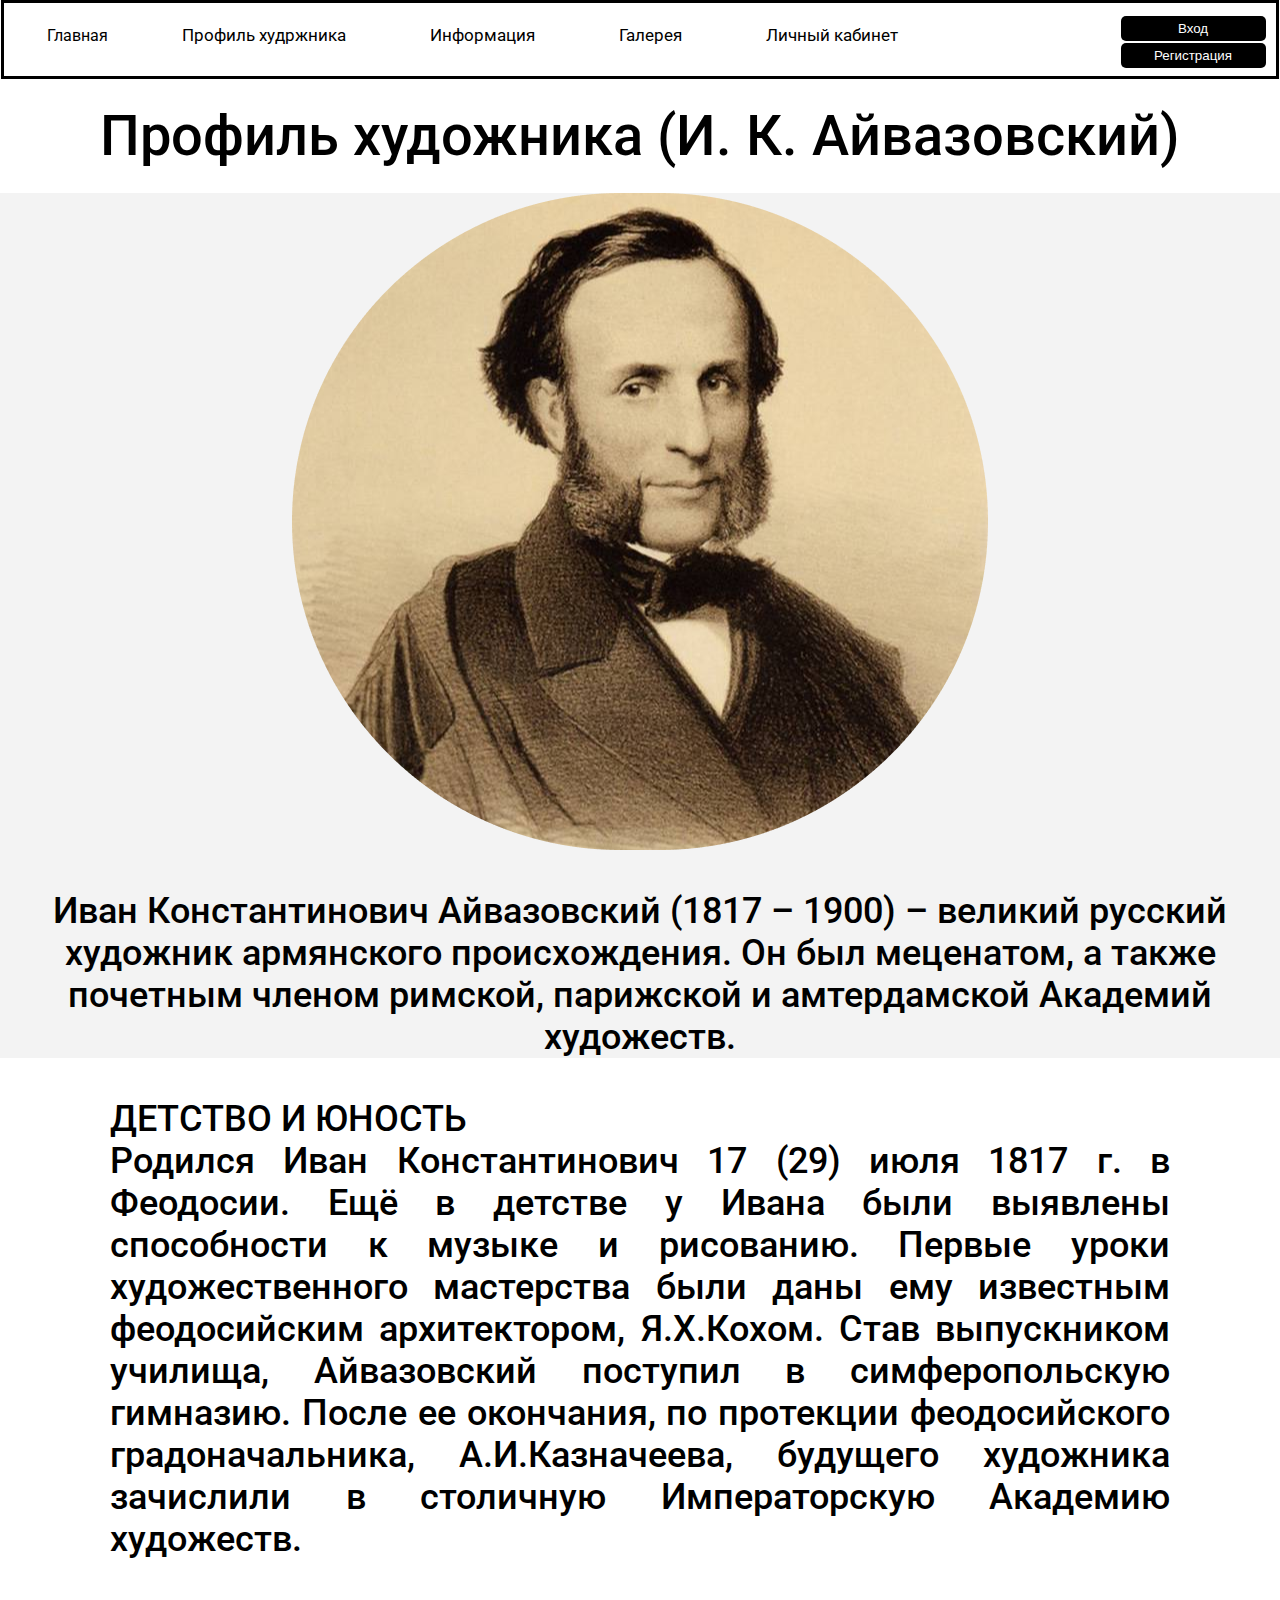
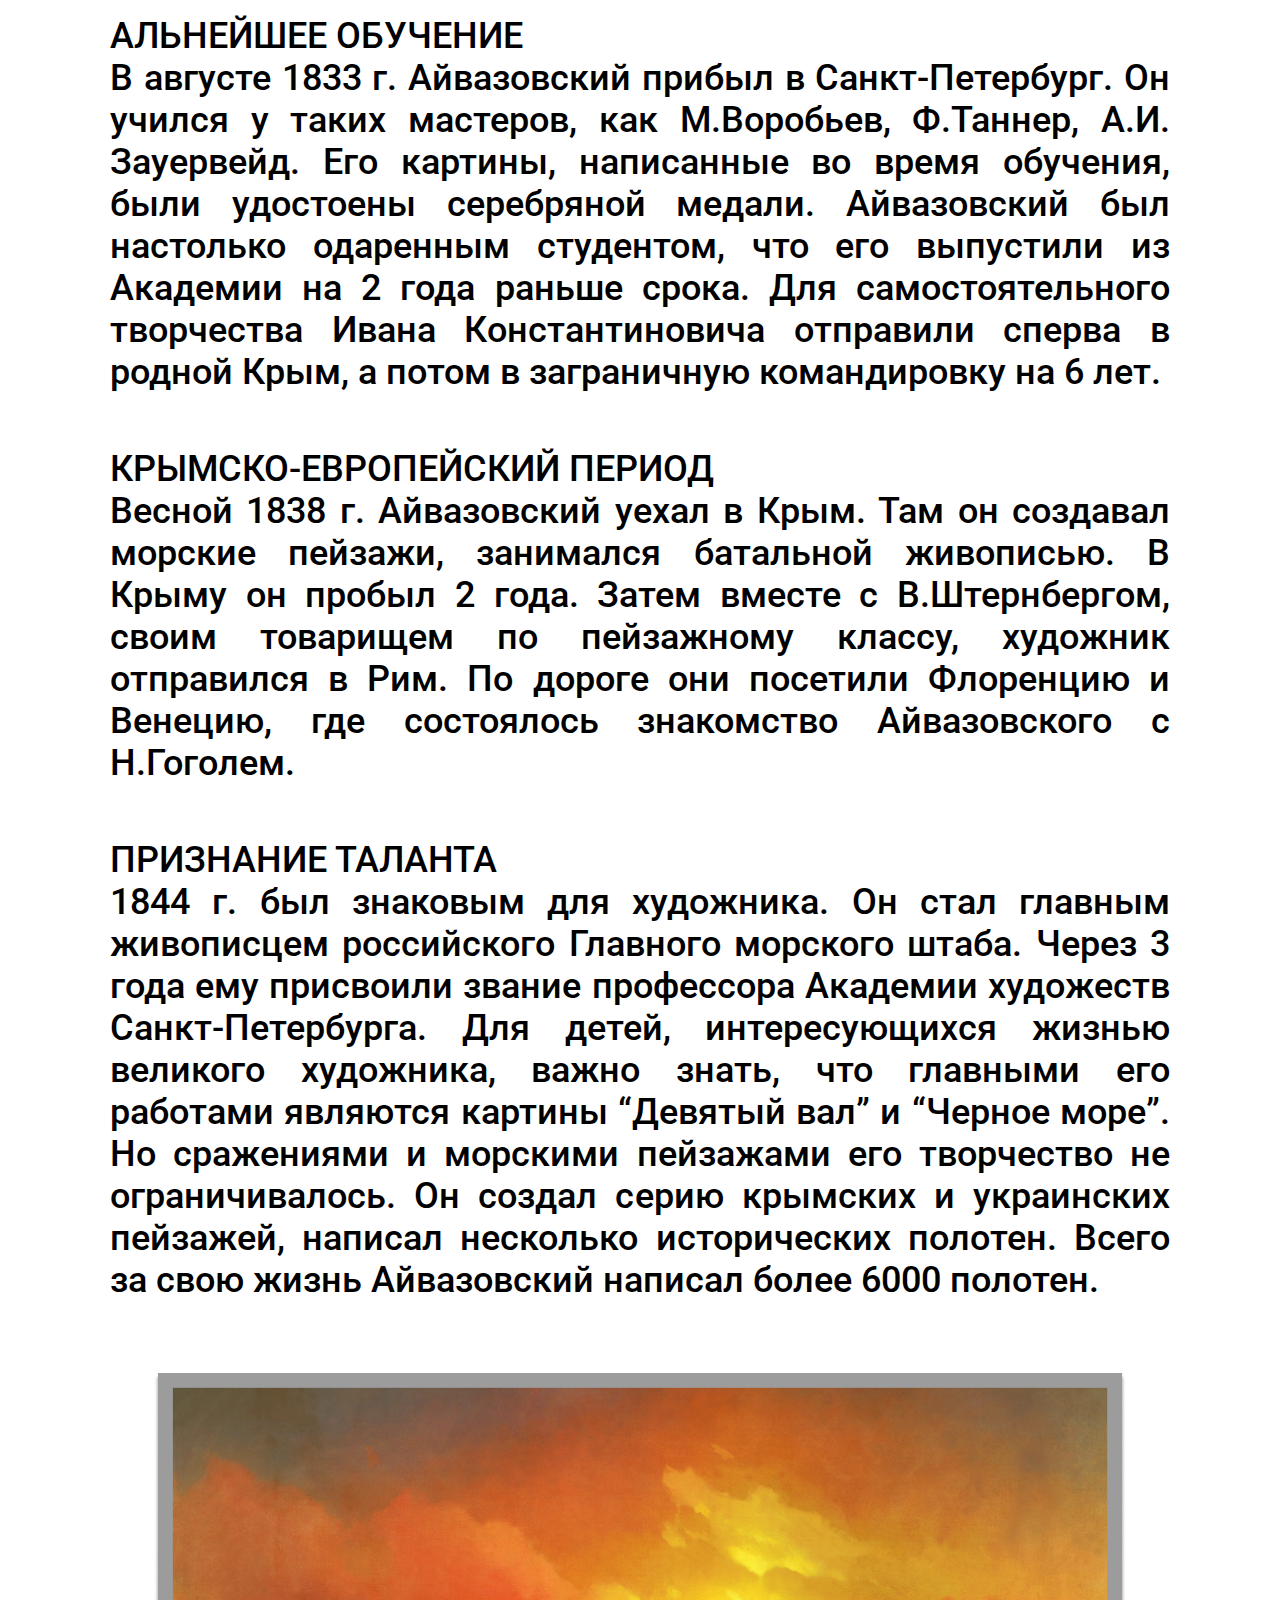
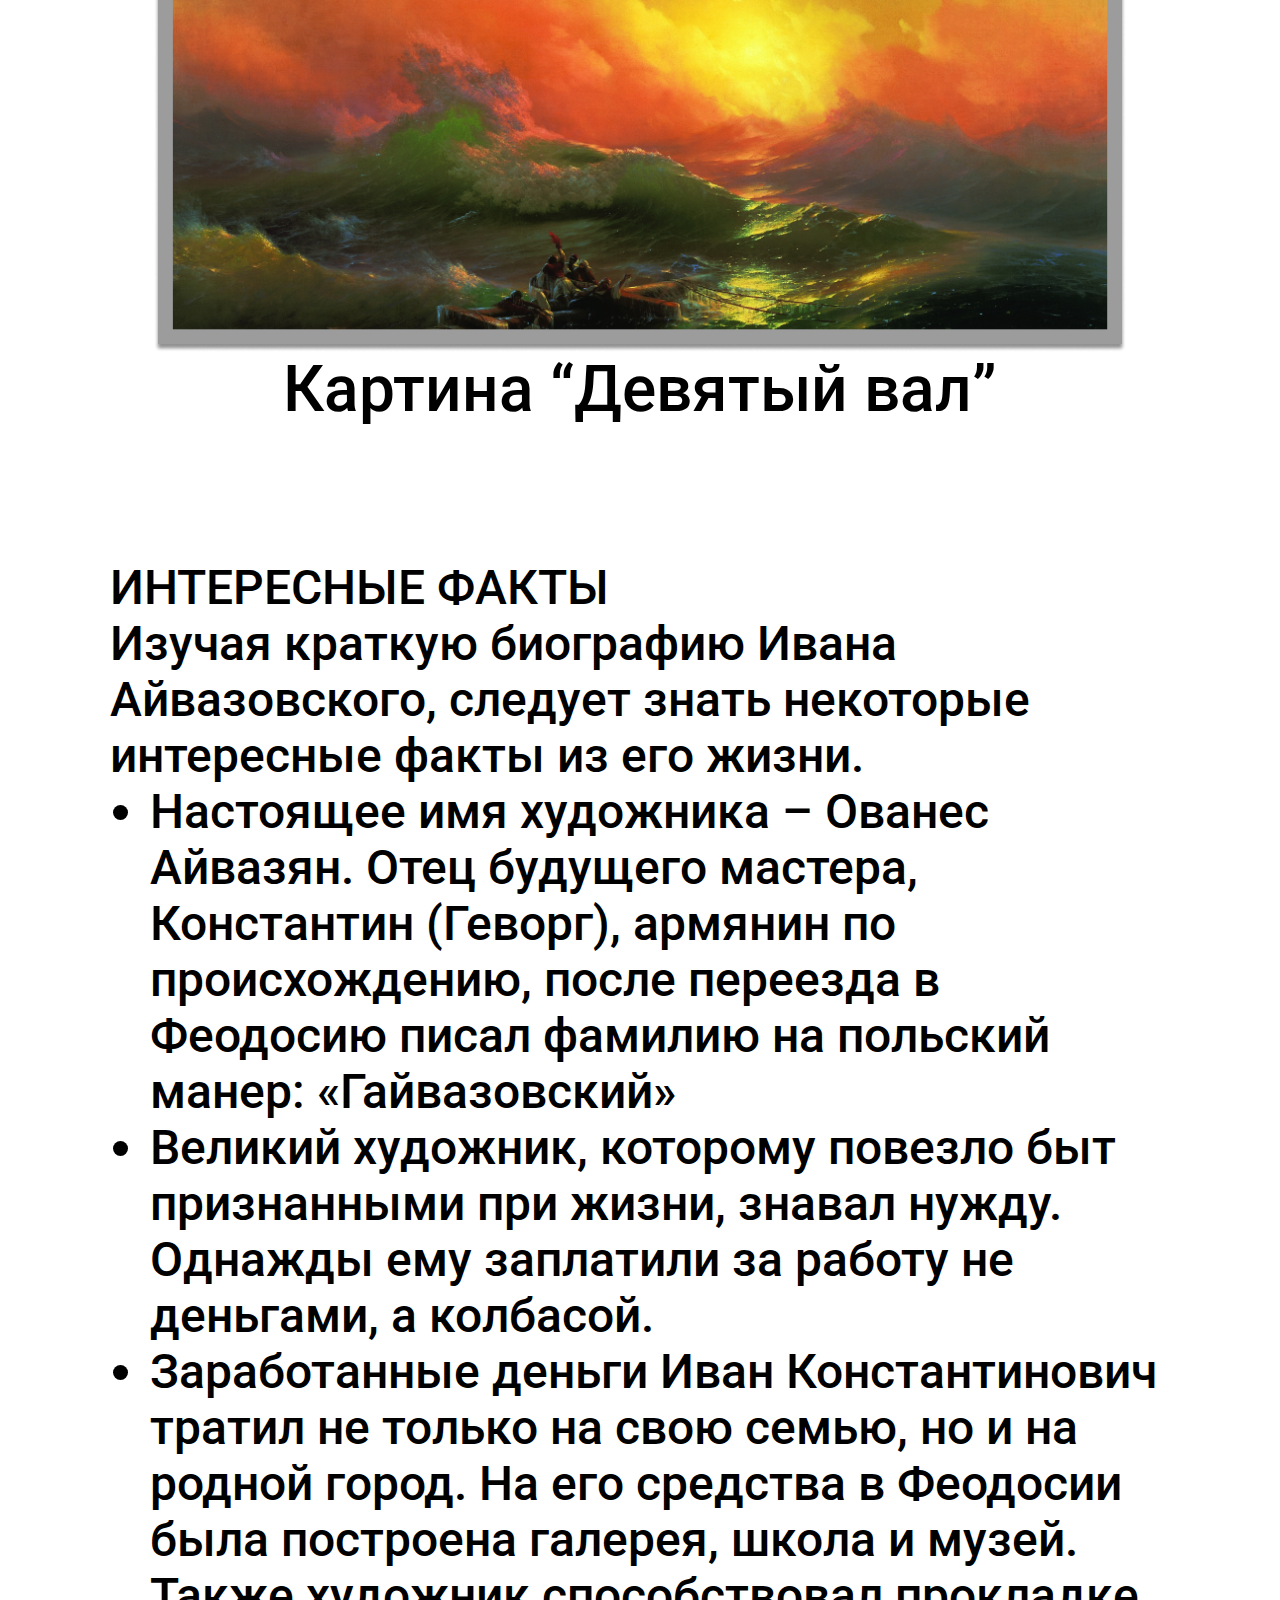
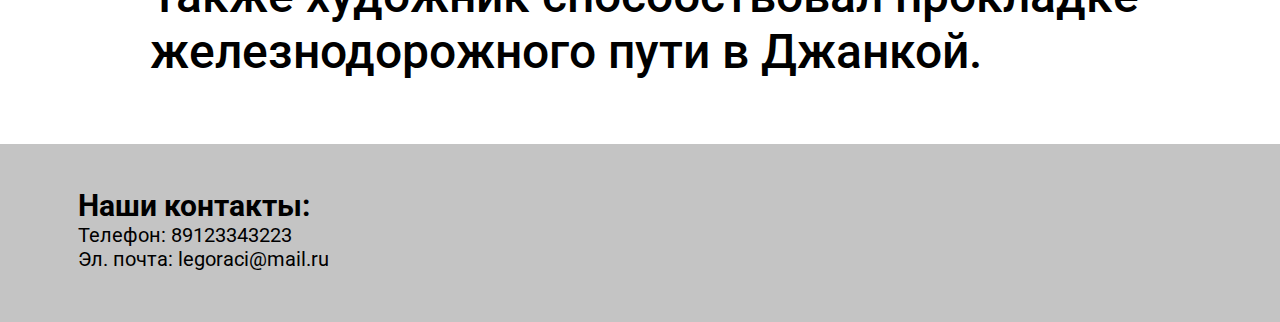
==== Page2.html @ 9181ab19 "Add files via upload" ====
<!DOCTYPE html>
<html>
<head>
	 <meta charset="UTF-8">
    <meta name="viewport" content="width=device-width, initial-scale=1.0">
    <title>MySite</title>
    <link rel="stylesheet" href="css/style2.css">
    <link href="https://fonts.googleapis.com/css2?family=Roboto:wght@500&display=swap" rel="stylesheet">
	<link href="https://fonts.googleapis.com/css2?family=Roboto:wght@500&family=Saira&display=swap" rel="stylesheet">
</head>
<body>
	<header>
		<ul class="list">
                        <li class="item">
                            Главная
                        <li class="item">
                            <a href="Page2.html" class="item-link">Профиль худржника</a></li>
                        <li class="item">
                            <a href="Page3.html" class="item-link">Информация</a></li>
                        <li class="item">
                            <a href="Page4.html" class="item-link">Галерея</a></li>
                        <li class="item">
                            <a href="Page5.html" class="item-link">Личный кабинет</a></li>
        </ul>
        <section class="buttons">
        <button class="but">Вход</button>
        <button class="but2">Регистрация</button>
        </section>
    </header>
    <article class="profile">
    	<h2>Профиль художника (И. К. Айвазовский)</h2>
    	<div class="prifleimg">
    	<img src="img\Page2\1.png">
    	Иван Константинович Айвазовский (1817 – 1900) – великий русский художник армянского происхождения. Он был меценатом, а также почетным членом римской, парижской и амтердамской Академий художеств.
    	</div>
    </article>
    <article class="biogrp"> 
    	<section class="biograph">
		ДЕТСТВО И ЮНОСТЬ <br>
		Родился Иван Константинович 17 (29) июля 1817 г. в Феодосии. Ещё в детстве у Ивана были выявлены способности к музыке и рисованию. Первые уроки художественного мастерства были даны ему известным феодосийским архитектором, Я.Х.Кохом.
		Став выпускником училища, Айвазовский поступил в симферопольскую гимназию. После ее окончания, по протекции феодосийского градоначальника, А.И.Казначеева, будущего художника зачислили в столичную Императорскую Академию художеств.

		<p>АЛЬНЕЙШЕЕ ОБУЧЕНИЕ</p>
		В августе 1833 г. Айвазовский прибыл в Санкт-Петербург. Он учился у таких мастеров, как М.Воробьев, Ф.Таннер, А.И. Зауервейд. Его картины, написанные во время обучения, были удостоены серебряной медали. Айвазовский был настолько одаренным студентом, что его выпустили из Академии на 2 года раньше срока. Для самостоятельного творчества Ивана Константиновича отправили сперва в родной Крым, а потом в заграничную командировку на 6 лет.

		<p>КРЫМСКО-ЕВРОПЕЙСКИЙ ПЕРИОД</p>
		Весной 1838 г. Айвазовский уехал в Крым. Там он создавал морские пейзажи, занимался батальной живописью. В Крыму он пробыл 2 года. Затем вместе с В.Штернбергом, своим товарищем по пейзажному классу, художник отправился в Рим. По дороге они посетили Флоренцию и Венецию, где состоялось знакомство Айвазовского с Н.Гоголем.

		<p>ПРИЗНАНИЕ ТАЛАНТА</p>
		1844 г. был знаковым для художника. Он стал главным живописцем российского Главного морского штаба. Через 3 года ему присвоили звание профессора Академии художеств Санкт-Петербурга. Для детей, интересующихся жизнью великого художника, важно знать, что главными его работами являются картины “Девятый вал” и “Черное море”.
		Но сражениями и морскими пейзажами его творчество не ограничивалось. Он создал серию крымских и украинских пейзажей, написал несколько исторических полотен. Всего за свою жизнь Айвазовский написал более 6000 полотен.
		</section>
    </article>
    <article class="pic">
    	<section class="secimg">
    		<img src="img\Page2\3.png">
    	</section>
    	<h2>Картина “Девятый вал”</h2>
    </article>
    <article class="fact">
    	<p>ИНТЕРЕСНЫЕ ФАКТЫ</p>

		Изучая краткую биографию Ивана Айвазовского, следует знать некоторые интересные факты из его жизни.
		<ul>

		<li>	Настоящее имя художника – Ованес Айвазян. Отец будущего мастера, Константин (Геворг), армянин по происхождению, после переезда в Феодосию писал фамилию на польский манер: «Гайвазовский»</li>
		<li>	Великий художник, которому повезло быт признанными при жизни, знавал нужду. Однажды ему заплатили за работу не деньгами, а колбасой.</li>
		<li>	Заработанные деньги Иван Константинович тратил не только на свою семью, но и на родной город. На его средства в Феодосии была построена галерея, школа и музей. Также художник способствовал прокладке железнодорожного пути в Джанкой.</li>
		</ul>
    </article>
    <footer>
    	<section class="footerinfo">
    		<h2>Наши контакты:</h2>
			Телефон: 89123343223<p>
			Эл. почта: legoraci@mail.ru
    	</section>
    </footer>
</body>
</html>
---- css/style2.css ----
* {
	margin: 0px auto 0px auto;
}
body{
	margin: auto;
	max-width: 1440px;
}
.item{
	display: inline;
	flex-direction: row;
	align-items: flex-start;
}
.item-link{
	color:black;
	text-decoration: none;
	margin-left: 70px;
	margin-right:10px;
	font-size: 17px;
	line-height: 14px;

}
.list{
	padding-left: 43px;
	padding-top: 23px;
	margin: 0;
	font-size: 16px;
}
header{	
	display: flex;
	font-family: Roboto;
	font-style: normal;
	font-weight: normal;
	height: 73px;
	border: 3px solid #000000;
	max-width: 1434px;
	width: 99.3%;
}
.buttons{
	padding-top: 13px;
}
.but,.but2{
	border: none;
	border-radius: 5px;
	background: black !important;
	color: white;
	margin-left: 64px;
	height: 46px;
	width: 140px;
}
footer{ 
	max-width: 1440px;
	width: 100%;
	height: 178px;
	background: #C4C4C4;
}
.footerinfo{
	padding-left: 78px;
	padding-top: 44px;
	font-family: Roboto;
	font-style: normal;
	font-weight: normal;
	font-size: 20px;

}
.profile>h2{
	padding-top: 24px;
	padding-bottom: 24px;
	font-family: Roboto;
	font-style: normal;
	font-weight: 500;
	font-size: 56px;
	line-height: 66px;
	text-align: center;
}
.prifleimg>img{
	display: flex;
	padding-bottom: 40px;
	max-width: 696px;
	max-height: 657px;
	width: 100%;
}
.prifleimg{
	text-align: center;
	font-family: Roboto;
	font-style: normal;
	font-weight: 500;
	font-size: 36px;
	line-height: 42px;
	background: rgba(196, 196, 196, 0.2);
}
.biograph{
	padding-top: 40px;
	padding-bottom: 10px;
	text-align:justify; 
	max-width: 1384px;
	width: 100%;
	font-family: Roboto;
	font-style: normal;
	font-weight: 500;
	font-size: 36px;
	line-height: 42px;
}
.biograph>p{
	padding-top: 55px;
}

.pic{
	background-image: url("https://sun9-53.userapi.com/i1jUUm5dBcCnN9PlJH2pIGy9Jk7ChJt-pm8dsA/E_zJJpRBofk.jpg");
    background-position: center;
    background-repeat: no-repeat;
    background-size: cover;
	height: 772px;
}
.pic>h2{
	font-family: Roboto;
	font-style: normal;
	font-weight: 500;
	font-size: 64px;
	line-height: 75px;
	text-align: center;
}
.secimg>img{
	display: flex;
	max-height: 579px;
	max-width: 972px;
	width: 100%;
	padding-top: 62px;
}
.fact{
	padding-top: 77px;
	padding-bottom: 64px;
	max-width: 1311px;
	width: 100%;
	font-family: Roboto;
	font-style: normal;
	font-weight: 500;
	font-size: 48px;
	line-height: 56px;
}
@media(max-width: 1385px){
.but,.but2{
		height:25px;
		width: 145px;
		margin: 0px;
	}
.but2{
		margin-top: 2px;
	}
.buttons{
		width: 145px;
		margin-right: 10px;
	}
.fact{
	max-width: 1060px;
	width: 94%;
	}
.biograph{
	max-width: 1060px;
	width: 94%;
}
}
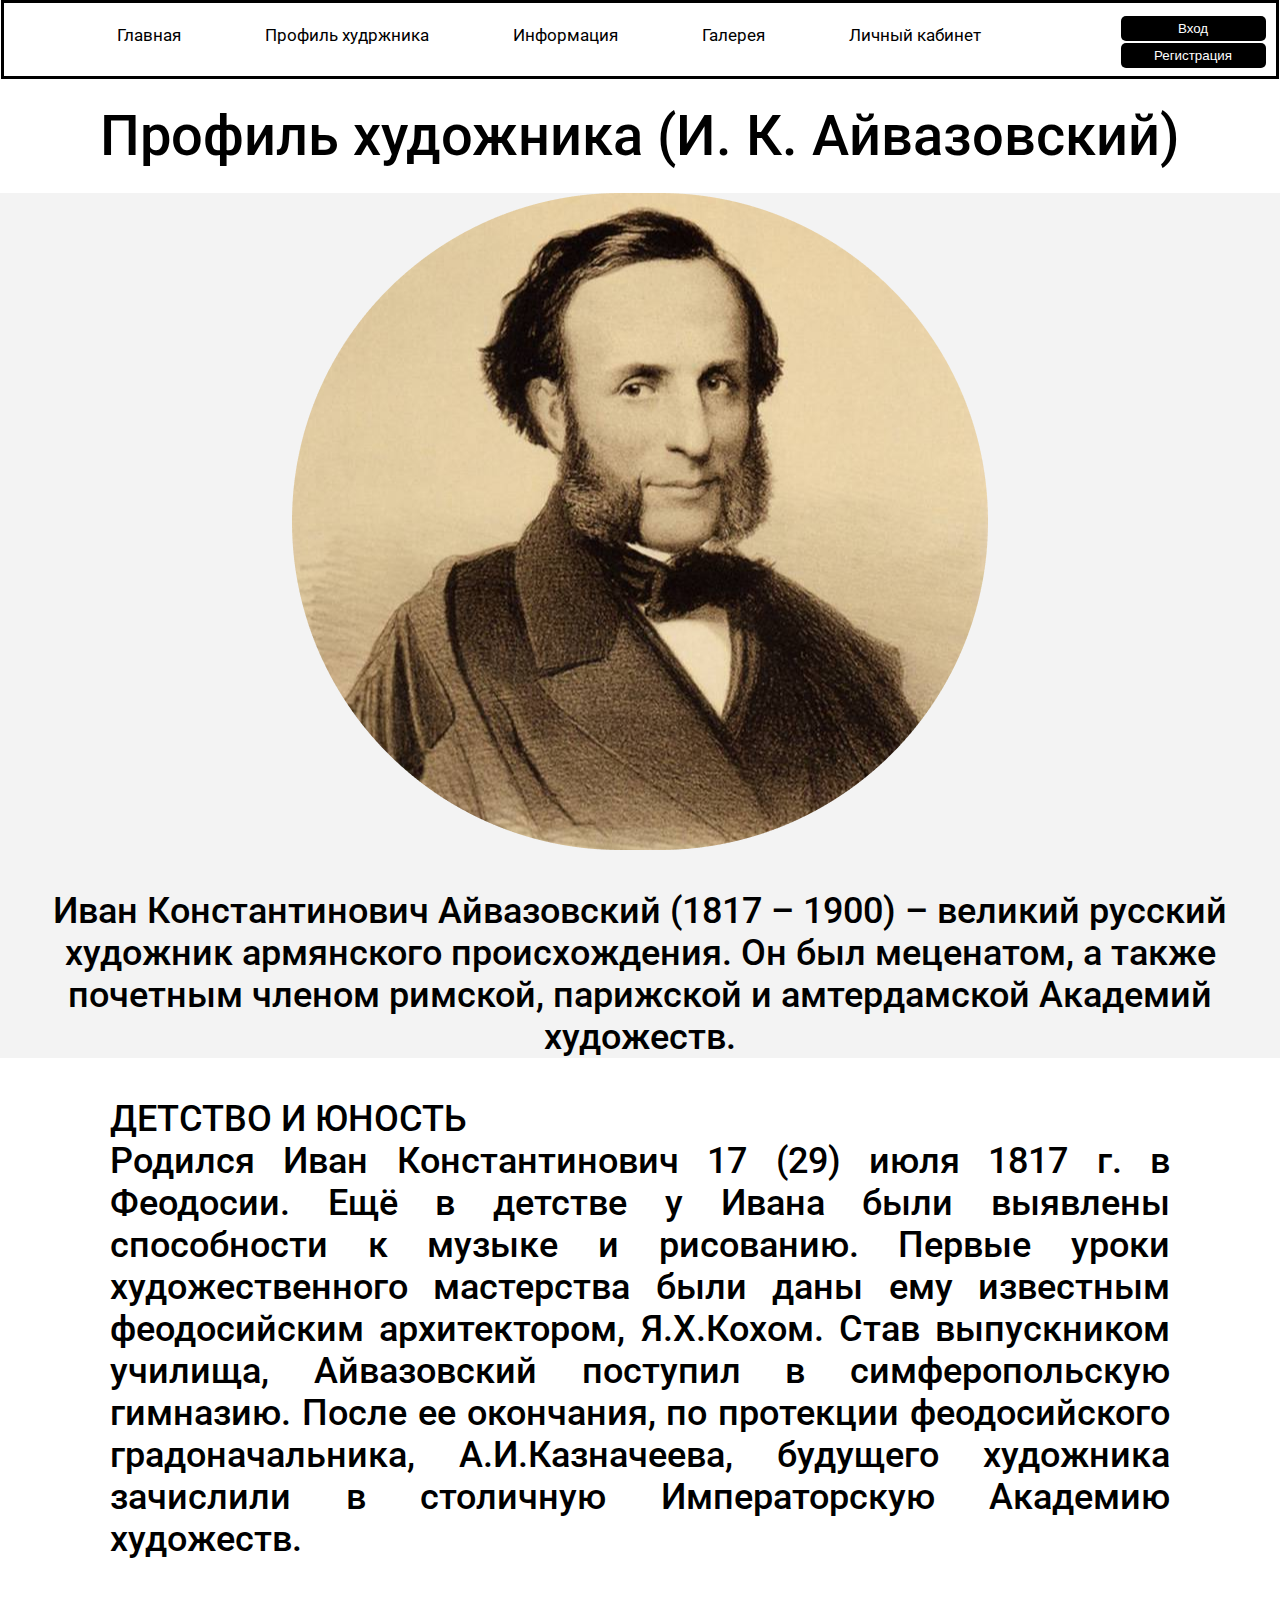
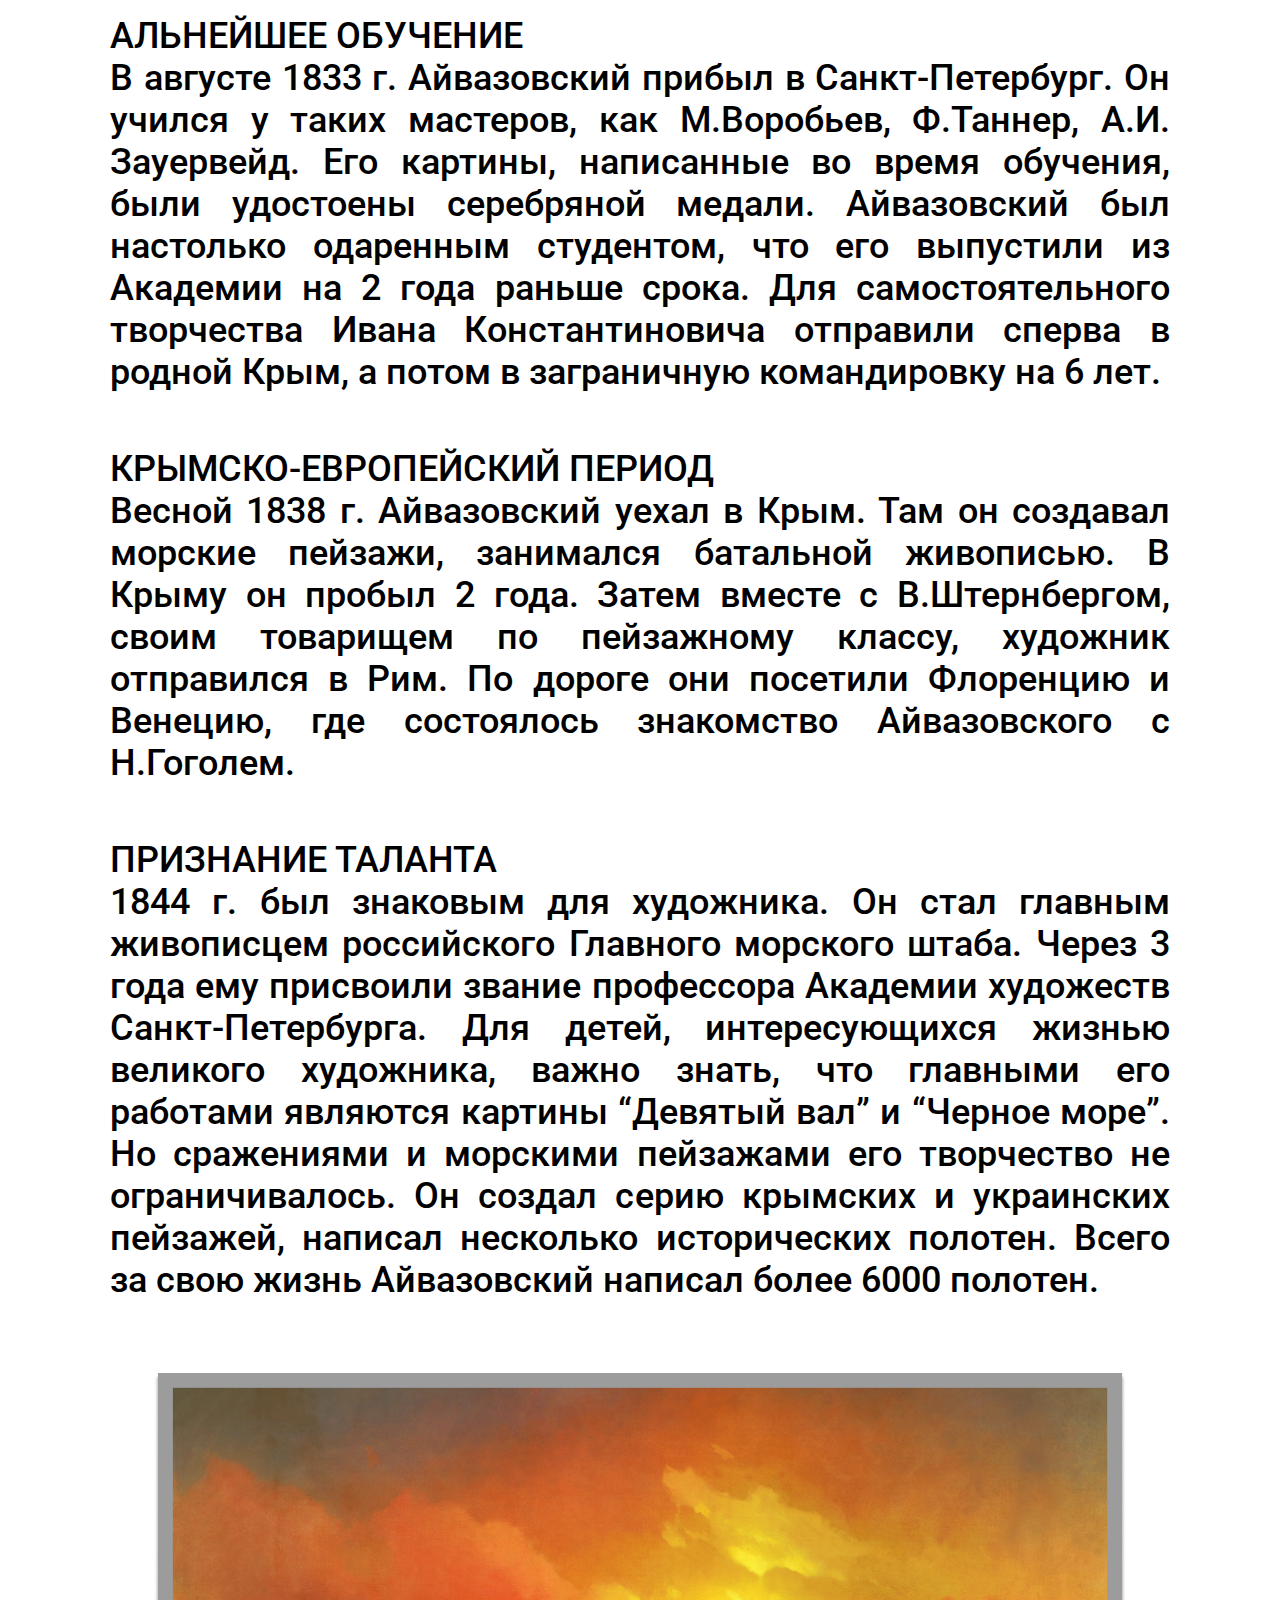
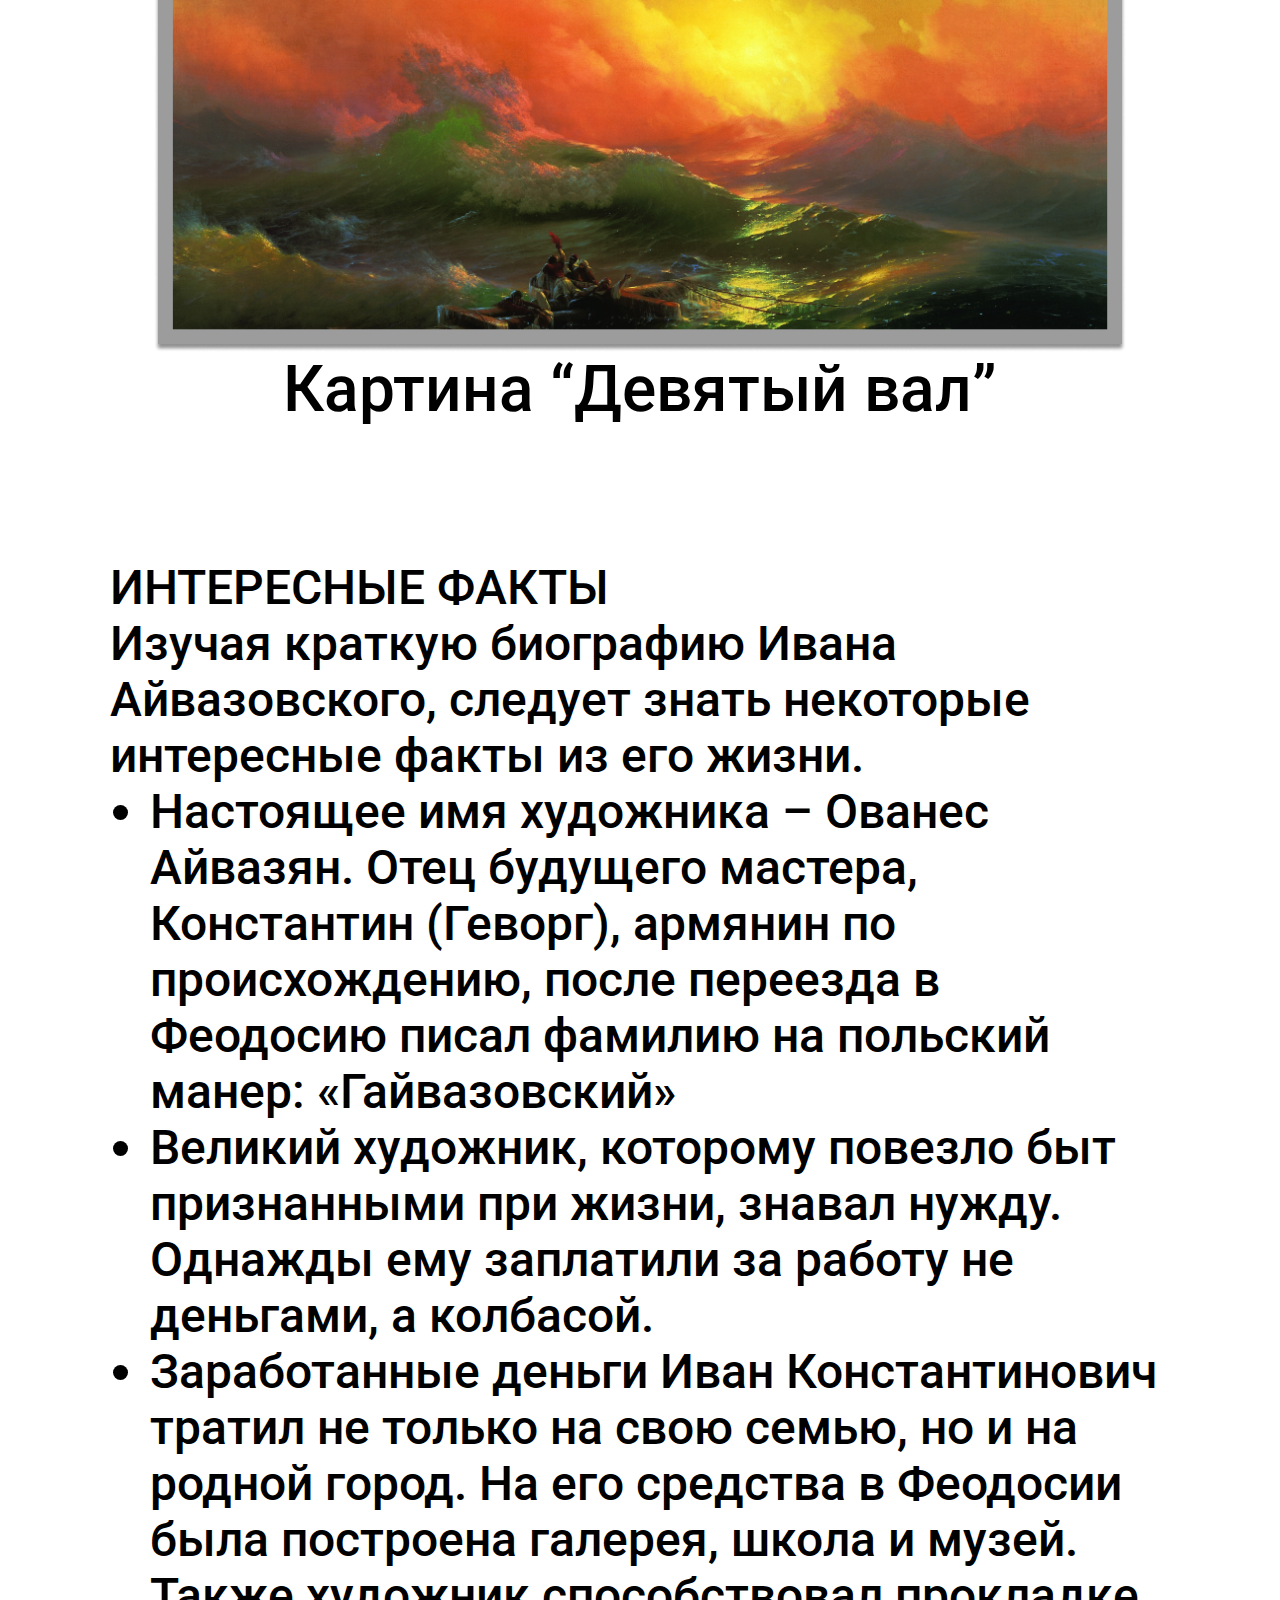
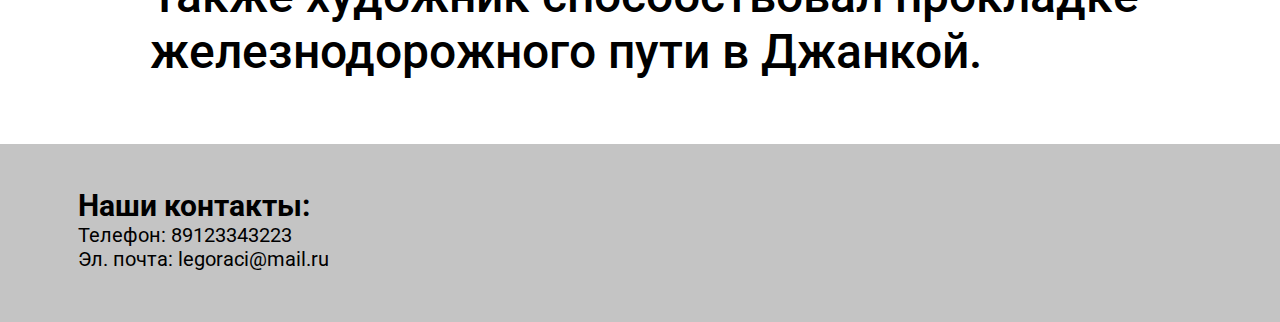
==== commit e3000dc4: "Add files via upload" ====
--- a/Page2.html
+++ b/Page2.html
@@ -12,7 +12,7 @@
 	<header>
 		<ul class="list">
                         <li class="item">
-                            Главная
+                            <a href="index.html" class="item-link">Главная</a></li>
                         <li class="item">
                             <a href="Page2.html" class="item-link">Профиль худржника</a></li>
                         <li class="item">
--- a/css/style2.css
+++ b/css/style2.css
@@ -3,7 +3,6 @@
 }
 body{
 	margin: auto;
-	max-width: 1440px;
 }
 .item{
 	display: inline;
@@ -158,4 +157,10 @@
 	max-width: 1060px;
 	width: 94%;
 }
+}
+@media(max-width: 705px){
+	.item{
+		display:block;
+		 flex-direction: column;
+	}
 }